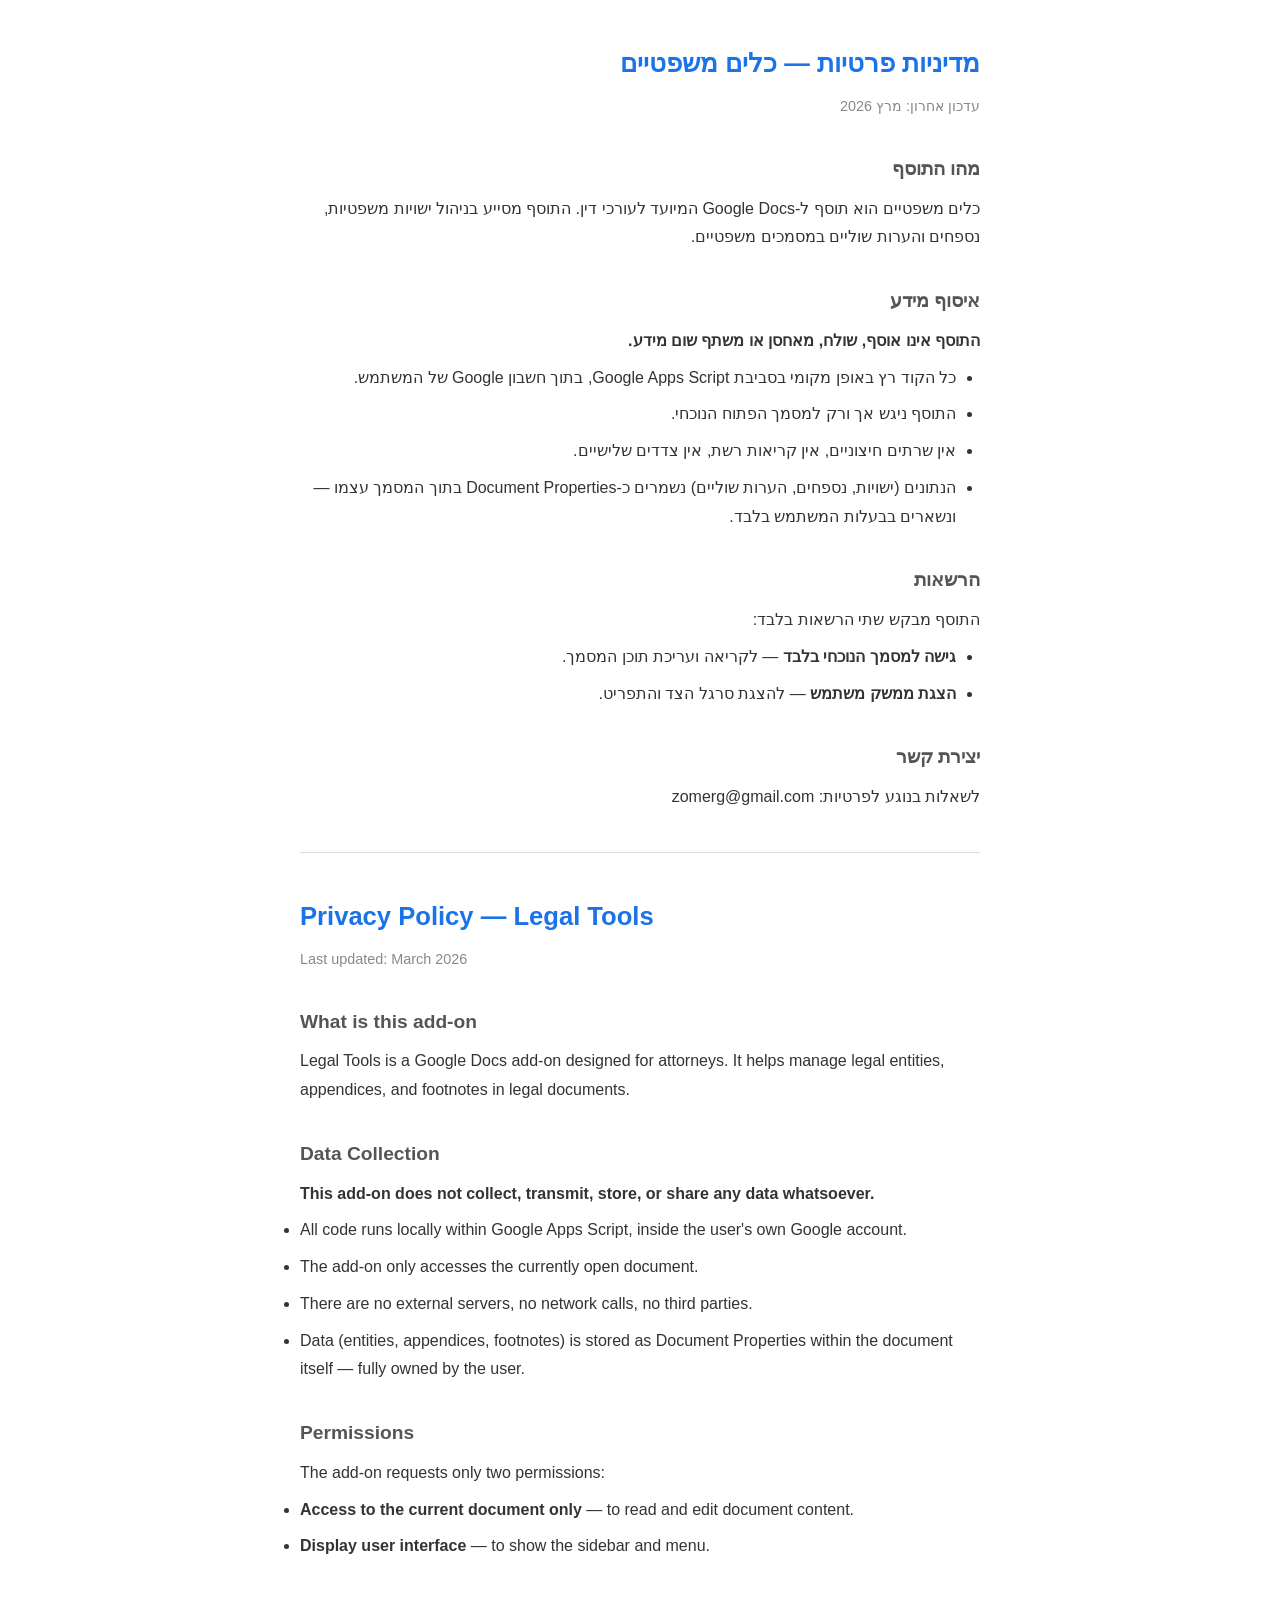
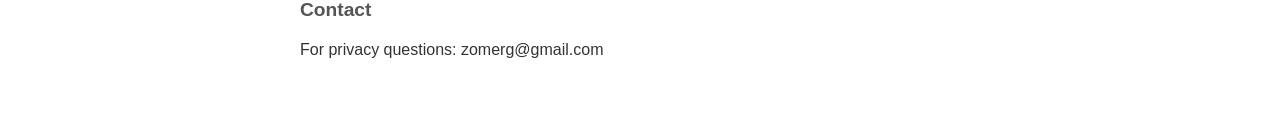
==== docs/privacy.html @ 870bc192 "Initial commit: Legal Tools add-on for Google Docs Google Apps Script add-on for lawyers — entity ma" ====
<!DOCTYPE html>
<html lang="he" dir="rtl">
<head>
  <meta charset="UTF-8">
  <meta name="viewport" content="width=device-width, initial-scale=1.0">
  <title>מדיניות פרטיות — כלים משפטיים | Privacy Policy — Legal Tools</title>
  <style>
    * { margin: 0; padding: 0; box-sizing: border-box; }
    body { font-family: 'Segoe UI', Tahoma, sans-serif; line-height: 1.8; color: #333; max-width: 720px; margin: 0 auto; padding: 40px 20px; }
    h1 { font-size: 1.6em; margin-bottom: 8px; color: #1a73e8; }
    h2 { font-size: 1.2em; margin-top: 32px; margin-bottom: 8px; color: #555; }
    p, li { margin-bottom: 8px; }
    ul { padding-right: 24px; }
    .date { color: #888; font-size: 0.9em; margin-bottom: 24px; }
    hr { border: none; border-top: 1px solid #ddd; margin: 40px 0; }
    .en { direction: ltr; text-align: left; }
  </style>
</head>
<body>

  <h1>מדיניות פרטיות — כלים משפטיים</h1>
  <p class="date">עדכון אחרון: מרץ 2026</p>

  <h2>מהו התוסף</h2>
  <p>כלים משפטיים הוא תוסף ל-Google Docs המיועד לעורכי דין. התוסף מסייע בניהול ישויות משפטיות, נספחים והערות שוליים במסמכים משפטיים.</p>

  <h2>איסוף מידע</h2>
  <p><strong>התוסף אינו אוסף, שולח, מאחסן או משתף שום מידע.</strong></p>
  <ul>
    <li>כל הקוד רץ באופן מקומי בסביבת Google Apps Script, בתוך חשבון Google של המשתמש.</li>
    <li>התוסף ניגש אך ורק למסמך הפתוח הנוכחי.</li>
    <li>אין שרתים חיצוניים, אין קריאות רשת, אין צדדים שלישיים.</li>
    <li>הנתונים (ישויות, נספחים, הערות שוליים) נשמרים כ-Document Properties בתוך המסמך עצמו — ונשארים בבעלות המשתמש בלבד.</li>
  </ul>

  <h2>הרשאות</h2>
  <p>התוסף מבקש שתי הרשאות בלבד:</p>
  <ul>
    <li><strong>גישה למסמך הנוכחי בלבד</strong> — לקריאה ועריכת תוכן המסמך.</li>
    <li><strong>הצגת ממשק משתמש</strong> — להצגת סרגל הצד והתפריט.</li>
  </ul>

  <h2>יצירת קשר</h2>
  <p>לשאלות בנוגע לפרטיות: zomerg@gmail.com</p>

  <hr>

  <div class="en">
    <h1>Privacy Policy — Legal Tools</h1>
    <p class="date">Last updated: March 2026</p>

    <h2>What is this add-on</h2>
    <p>Legal Tools is a Google Docs add-on designed for attorneys. It helps manage legal entities, appendices, and footnotes in legal documents.</p>

    <h2>Data Collection</h2>
    <p><strong>This add-on does not collect, transmit, store, or share any data whatsoever.</strong></p>
    <ul>
      <li>All code runs locally within Google Apps Script, inside the user's own Google account.</li>
      <li>The add-on only accesses the currently open document.</li>
      <li>There are no external servers, no network calls, no third parties.</li>
      <li>Data (entities, appendices, footnotes) is stored as Document Properties within the document itself — fully owned by the user.</li>
    </ul>

    <h2>Permissions</h2>
    <p>The add-on requests only two permissions:</p>
    <ul>
      <li><strong>Access to the current document only</strong> — to read and edit document content.</li>
      <li><strong>Display user interface</strong> — to show the sidebar and menu.</li>
    </ul>

    <h2>Contact</h2>
    <p>For privacy questions: zomerg@gmail.com</p>
  </div>

</body>
</html>
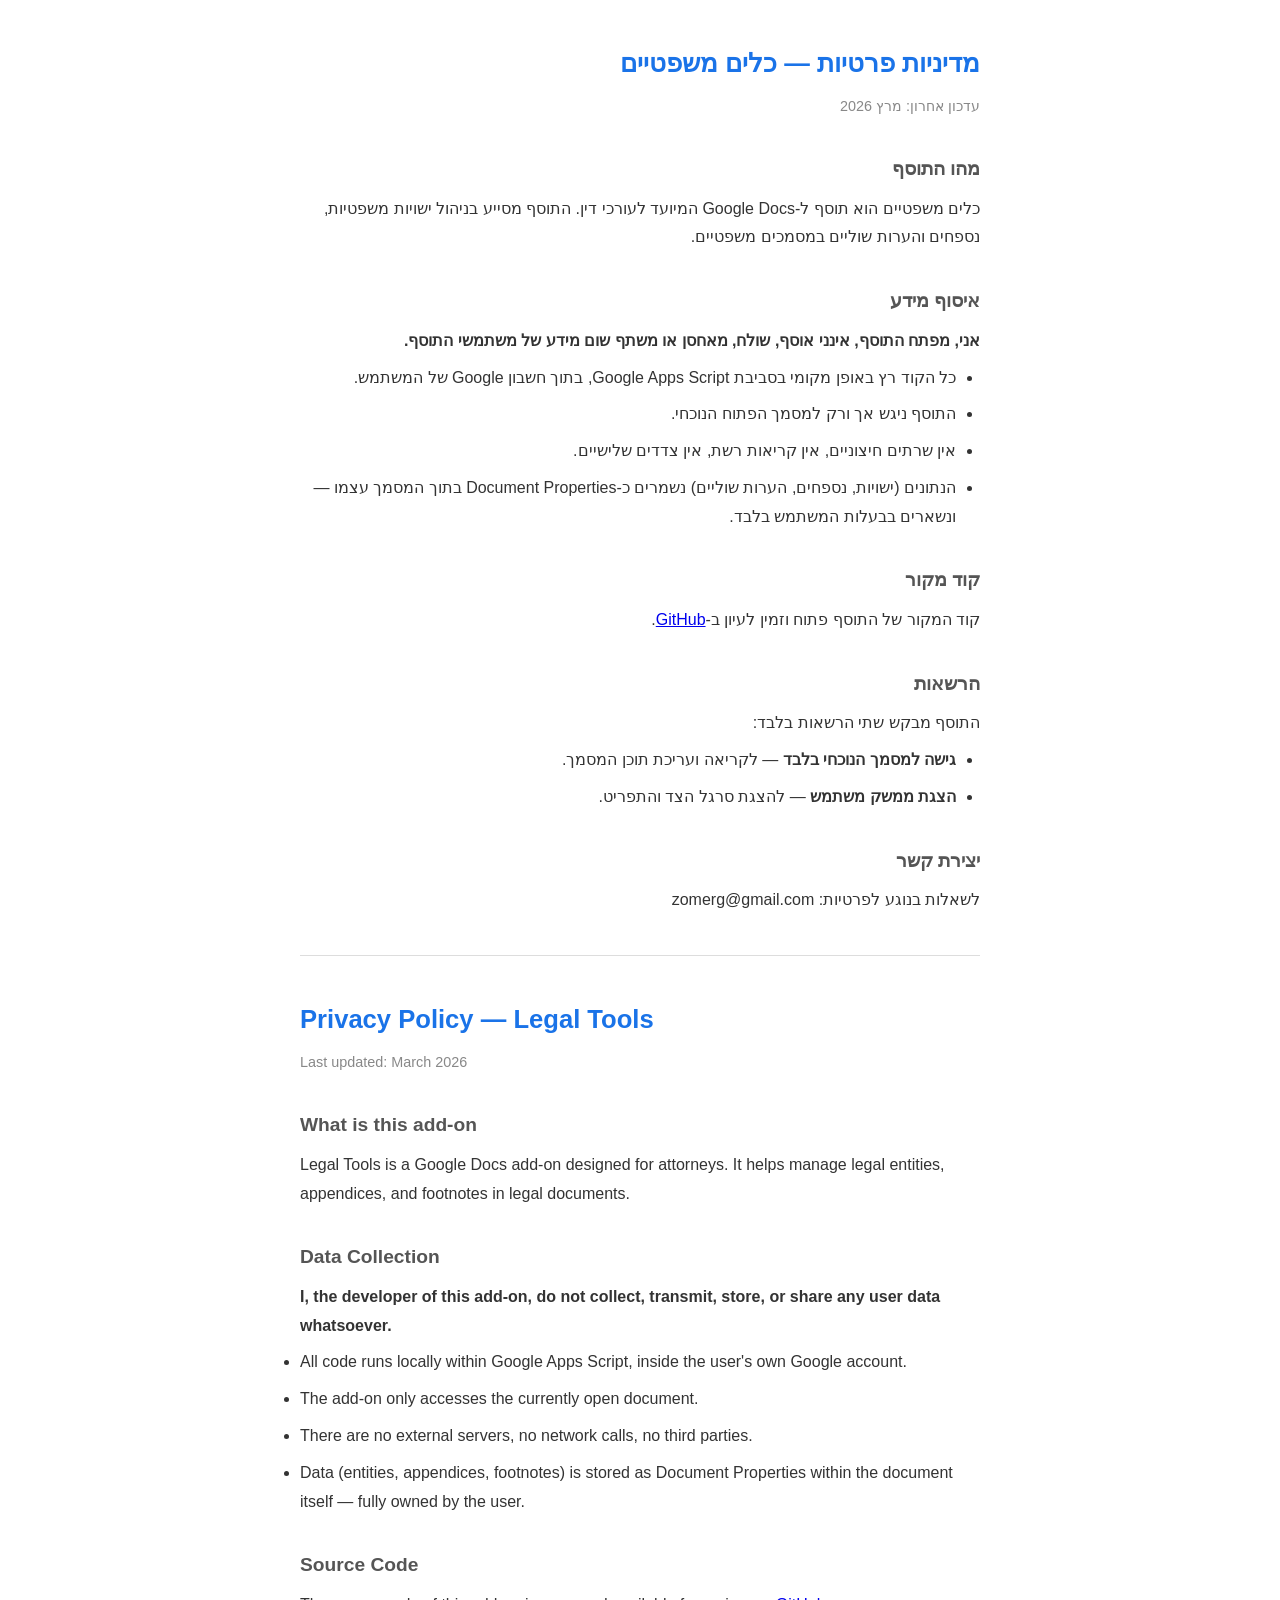
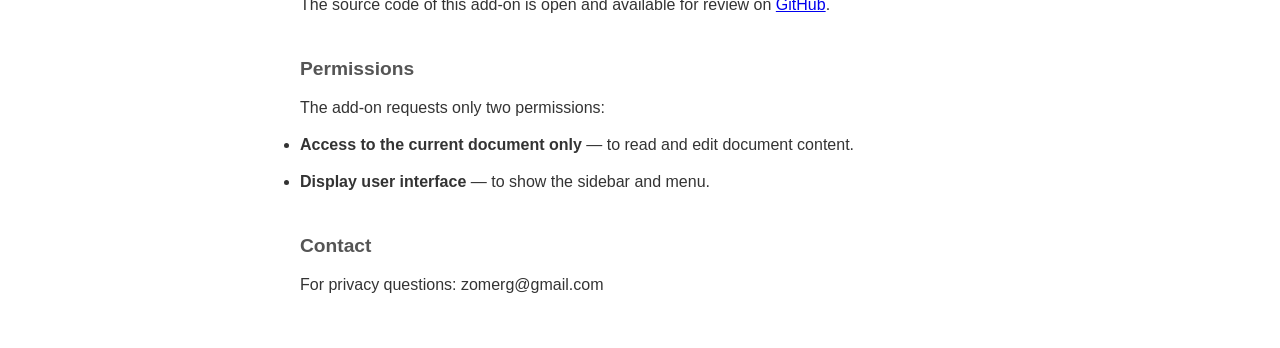
==== commit 1fc16ee1: "Update privacy and terms pages: developer as first person, add source code links, fix privacy link C" ====
--- a/docs/privacy.html
+++ b/docs/privacy.html
@@ -25,13 +25,16 @@
   <p>כלים משפטיים הוא תוסף ל-Google Docs המיועד לעורכי דין. התוסף מסייע בניהול ישויות משפטיות, נספחים והערות שוליים במסמכים משפטיים.</p>
 
   <h2>איסוף מידע</h2>
-  <p><strong>התוסף אינו אוסף, שולח, מאחסן או משתף שום מידע.</strong></p>
+  <p><strong>אני, מפתח התוסף, אינני אוסף, שולח, מאחסן או משתף שום מידע של משתמשי התוסף.</strong></p>
   <ul>
     <li>כל הקוד רץ באופן מקומי בסביבת Google Apps Script, בתוך חשבון Google של המשתמש.</li>
     <li>התוסף ניגש אך ורק למסמך הפתוח הנוכחי.</li>
     <li>אין שרתים חיצוניים, אין קריאות רשת, אין צדדים שלישיים.</li>
     <li>הנתונים (ישויות, נספחים, הערות שוליים) נשמרים כ-Document Properties בתוך המסמך עצמו — ונשארים בבעלות המשתמש בלבד.</li>
   </ul>
+
+  <h2>קוד מקור</h2>
+  <p>קוד המקור של התוסף פתוח וזמין לעיון ב-<a href="https://github.com/zomer-g/legal-tools-addon">GitHub</a>.</p>
 
   <h2>הרשאות</h2>
   <p>התוסף מבקש שתי הרשאות בלבד:</p>
@@ -53,13 +56,16 @@
     <p>Legal Tools is a Google Docs add-on designed for attorneys. It helps manage legal entities, appendices, and footnotes in legal documents.</p>
 
     <h2>Data Collection</h2>
-    <p><strong>This add-on does not collect, transmit, store, or share any data whatsoever.</strong></p>
+    <p><strong>I, the developer of this add-on, do not collect, transmit, store, or share any user data whatsoever.</strong></p>
     <ul>
       <li>All code runs locally within Google Apps Script, inside the user's own Google account.</li>
       <li>The add-on only accesses the currently open document.</li>
       <li>There are no external servers, no network calls, no third parties.</li>
       <li>Data (entities, appendices, footnotes) is stored as Document Properties within the document itself — fully owned by the user.</li>
     </ul>
+
+    <h2>Source Code</h2>
+    <p>The source code of this add-on is open and available for review on <a href="https://github.com/zomer-g/legal-tools-addon">GitHub</a>.</p>
 
     <h2>Permissions</h2>
     <p>The add-on requests only two permissions:</p>
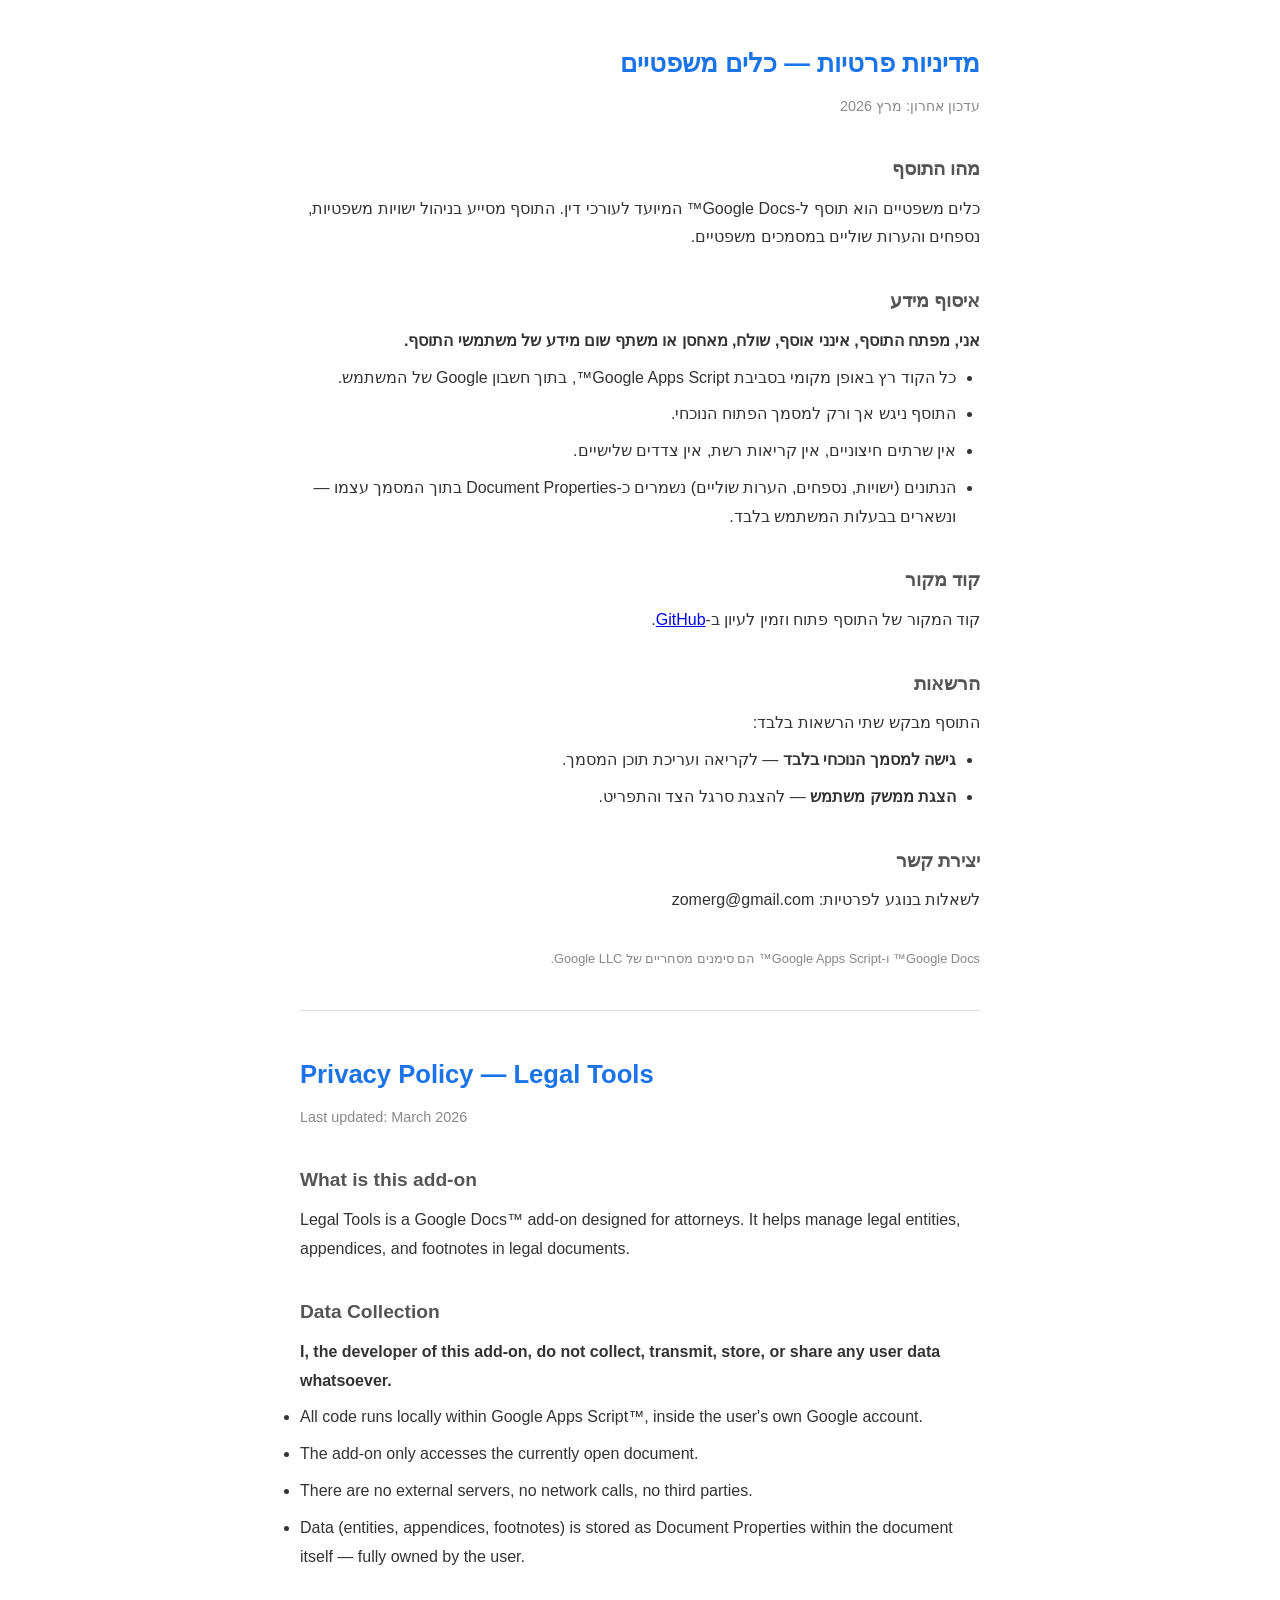
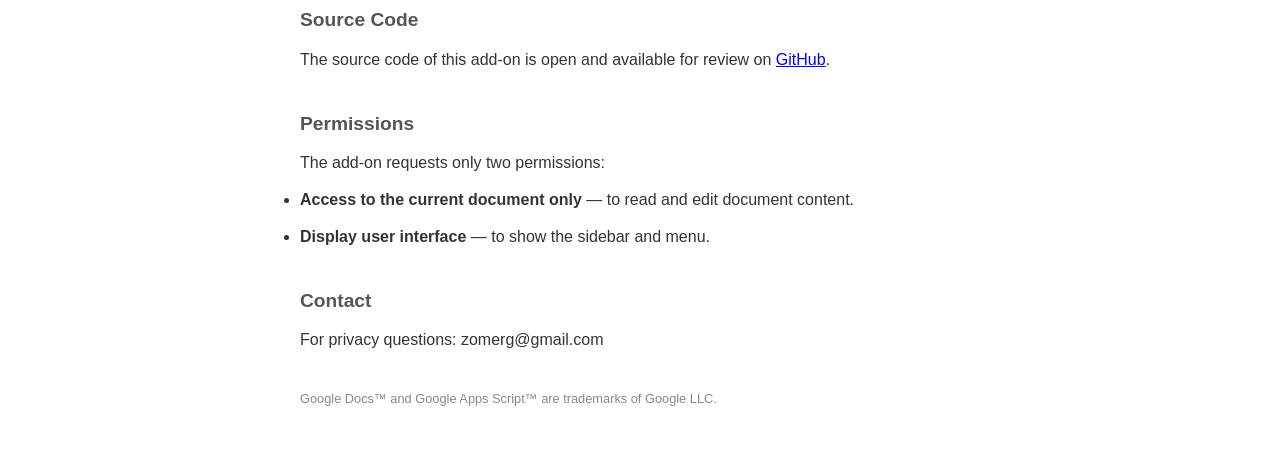
==== commit 8a321c62: "Sync local changes before multi-computer setup - Add TM symbols to Google Docs and Google Apps Scrip" ====
--- a/docs/privacy.html
+++ b/docs/privacy.html
@@ -22,12 +22,12 @@
   <p class="date">עדכון אחרון: מרץ 2026</p>
 
   <h2>מהו התוסף</h2>
-  <p>כלים משפטיים הוא תוסף ל-Google Docs המיועד לעורכי דין. התוסף מסייע בניהול ישויות משפטיות, נספחים והערות שוליים במסמכים משפטיים.</p>
+  <p>כלים משפטיים הוא תוסף ל-Google Docs™ המיועד לעורכי דין. התוסף מסייע בניהול ישויות משפטיות, נספחים והערות שוליים במסמכים משפטיים.</p>
 
   <h2>איסוף מידע</h2>
   <p><strong>אני, מפתח התוסף, אינני אוסף, שולח, מאחסן או משתף שום מידע של משתמשי התוסף.</strong></p>
   <ul>
-    <li>כל הקוד רץ באופן מקומי בסביבת Google Apps Script, בתוך חשבון Google של המשתמש.</li>
+    <li>כל הקוד רץ באופן מקומי בסביבת Google Apps Script™, בתוך חשבון Google של המשתמש.</li>
     <li>התוסף ניגש אך ורק למסמך הפתוח הנוכחי.</li>
     <li>אין שרתים חיצוניים, אין קריאות רשת, אין צדדים שלישיים.</li>
     <li>הנתונים (ישויות, נספחים, הערות שוליים) נשמרים כ-Document Properties בתוך המסמך עצמו — ונשארים בבעלות המשתמש בלבד.</li>
@@ -46,6 +46,8 @@
   <h2>יצירת קשר</h2>
   <p>לשאלות בנוגע לפרטיות: zomerg@gmail.com</p>
 
+  <p style="margin-top:32px;font-size:0.8em;color:#888;">Google Docs™ ו-Google Apps Script™ הם סימנים מסחריים של Google LLC.</p>
+
   <hr>
 
   <div class="en">
@@ -53,12 +55,12 @@
     <p class="date">Last updated: March 2026</p>
 
     <h2>What is this add-on</h2>
-    <p>Legal Tools is a Google Docs add-on designed for attorneys. It helps manage legal entities, appendices, and footnotes in legal documents.</p>
+    <p>Legal Tools is a Google Docs™ add-on designed for attorneys. It helps manage legal entities, appendices, and footnotes in legal documents.</p>
 
     <h2>Data Collection</h2>
     <p><strong>I, the developer of this add-on, do not collect, transmit, store, or share any user data whatsoever.</strong></p>
     <ul>
-      <li>All code runs locally within Google Apps Script, inside the user's own Google account.</li>
+      <li>All code runs locally within Google Apps Script™, inside the user's own Google account.</li>
       <li>The add-on only accesses the currently open document.</li>
       <li>There are no external servers, no network calls, no third parties.</li>
       <li>Data (entities, appendices, footnotes) is stored as Document Properties within the document itself — fully owned by the user.</li>
@@ -76,6 +78,8 @@
 
     <h2>Contact</h2>
     <p>For privacy questions: zomerg@gmail.com</p>
+
+    <p style="margin-top:32px;font-size:0.8em;color:#888;">Google Docs™ and Google Apps Script™ are trademarks of Google LLC.</p>
   </div>
 
 </body>
